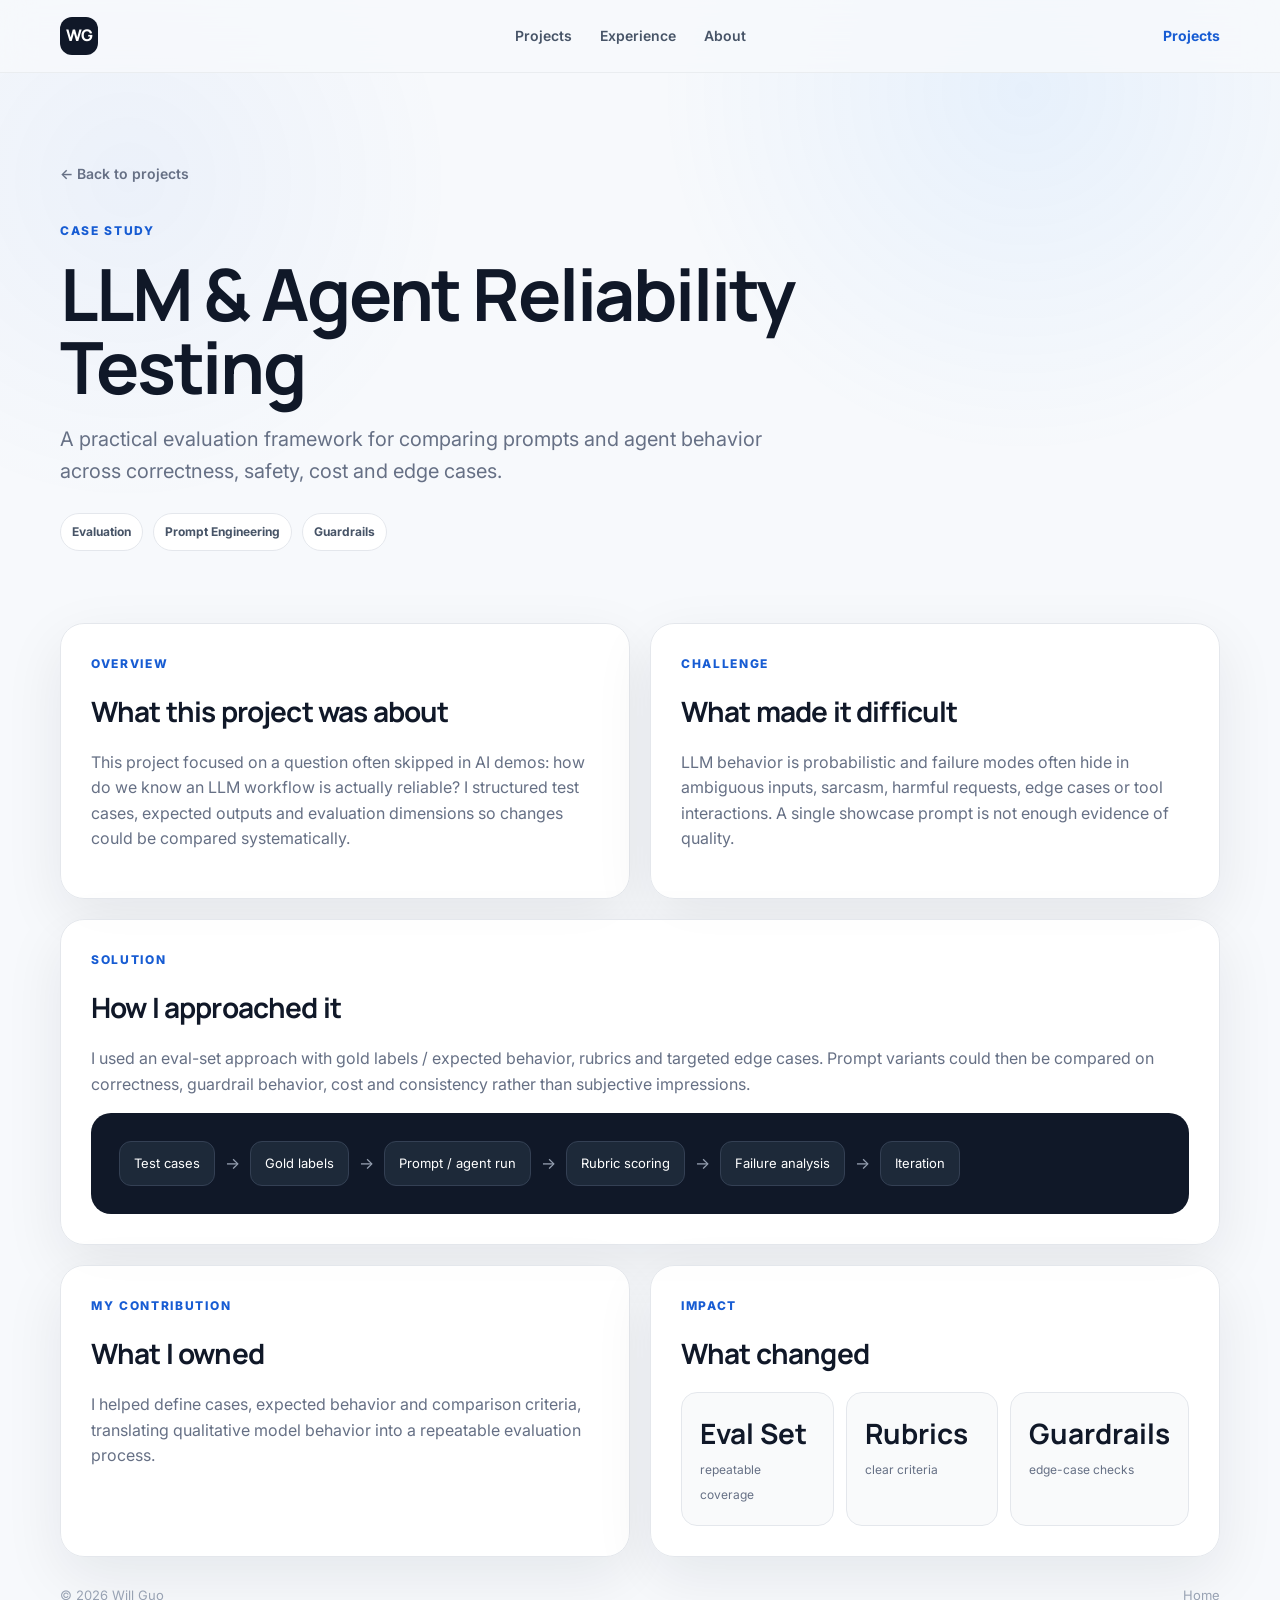
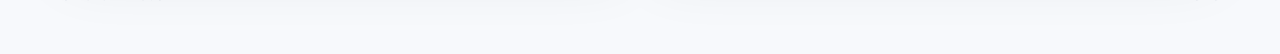
==== projects/evaluation.html @ 6c615bda "Add LLM & Agent Reliability Testing case study" ====
<!doctype html><html lang="en"><head><meta charset="utf-8"><meta name="viewport" content="width=device-width,initial-scale=1"><title>LLM &amp; Agent Reliability Testing — Will Guo</title><link rel="preconnect" href="https://fonts.googleapis.com"><link rel="preconnect" href="https://fonts.gstatic.com" crossorigin><link href="https://fonts.googleapis.com/css2?family=Inter:wght@400;500;600;700&family=Manrope:wght@500;600;700;800&display=swap" rel="stylesheet"><link rel="stylesheet" href="../project.css"></head><body><header class="nav-wrap"><nav class="nav container"><a class="brand" href="../index.html">WG</a><div class="nav-links"><a href="../index.html#projects">Projects</a><a href="../index.html#experience">Experience</a><a href="../index.html#about">About</a></div><a class="nav-cta" href="../index.html#projects">Projects</a></nav></header><main><section class="project-hero container"><a class="back" href="../index.html#projects">← Back to projects</a><div class="eyebrow">CASE STUDY</div><h1>LLM &amp; Agent Reliability Testing</h1><p class="lead">A practical evaluation framework for comparing prompts and agent behavior across correctness, safety, cost and edge cases.</p><div class="case-meta"><span>Evaluation</span><span>Prompt Engineering</span><span>Guardrails</span></div></section><section class="container case-grid"><article class="case-block card"><div class="eyebrow">OVERVIEW</div><h2>What this project was about</h2><p>This project focused on a question often skipped in AI demos: how do we know an LLM workflow is actually reliable? I structured test cases, expected outputs and evaluation dimensions so changes could be compared systematically.</p></article><article class="case-block card"><div class="eyebrow">CHALLENGE</div><h2>What made it difficult</h2><p>LLM behavior is probabilistic and failure modes often hide in ambiguous inputs, sarcasm, harmful requests, edge cases or tool interactions. A single showcase prompt is not enough evidence of quality.</p></article><article class="case-block card wide"><div class="eyebrow">SOLUTION</div><h2>How I approached it</h2><p>I used an eval-set approach with gold labels / expected behavior, rubrics and targeted edge cases. Prompt variants could then be compared on correctness, guardrail behavior, cost and consistency rather than subjective impressions.</p><div class="architecture"><div class="flow"><span class="node">Test cases</span><span class="arrow">→</span><span class="node">Gold labels</span><span class="arrow">→</span><span class="node">Prompt / agent run</span><span class="arrow">→</span><span class="node">Rubric scoring</span><span class="arrow">→</span><span class="node">Failure analysis</span><span class="arrow">→</span><span class="node">Iteration</span></div></div></article><article class="case-block card"><div class="eyebrow">MY CONTRIBUTION</div><h2>What I owned</h2><p>I helped define cases, expected behavior and comparison criteria, translating qualitative model behavior into a repeatable evaluation process.</p></article><article class="case-block card"><div class="eyebrow">IMPACT</div><h2>What changed</h2><div class="impact"><div><strong>Eval Set</strong><span>repeatable coverage</span></div><div><strong>Rubrics</strong><span>clear criteria</span></div><div><strong>Guardrails</strong><span>edge-case checks</span></div></div></article></section></main><footer class="footer container"><span>© 2026 Will Guo</span><span><a href="../index.html">Home</a></span></footer></body></html>
---- project.css ----
@import url('../styles.css');.project-hero{padding:88px 0 44px}.back{display:inline-flex;margin-bottom:36px;color:#667085;font-size:14px;font-weight:600}.project-hero h1{font-size:clamp(44px,6vw,72px);max-width:900px}.lead{font-size:20px;color:#667085;max-width:760px;margin:20px 0 0}.case-meta{display:flex;gap:10px;flex-wrap:wrap;margin-top:26px}.case-meta span{font-size:12px;padding:8px 11px;border-radius:999px;background:#fff;border:1px solid var(--line);font-weight:700;color:#475467}.case-grid{display:grid;grid-template-columns:1fr 1fr;gap:20px;margin:28px auto 0}.case-block{padding:30px}.case-block h2{font-size:28px;margin-bottom:12px}.case-block p,.case-block li{color:#667085}.wide{grid-column:span 2}.architecture{background:#101828;color:#fff;border-radius:20px;padding:28px;margin-top:14px;overflow:auto}.flow{display:flex;align-items:center;gap:10px;min-width:max-content;flex-wrap:wrap}.node{padding:11px 14px;border-radius:12px;background:#1d2939;border:1px solid #344054;font-size:13px}.arrow{color:#98a2b3}.impact{display:grid;grid-template-columns:repeat(3,1fr);gap:12px;margin-top:16px}.impact div{padding:18px;border-radius:16px;background:#f9fafb;border:1px solid var(--line)}.impact strong{display:block;font-size:28px;font-family:Manrope}.impact span{font-size:12px;color:#667085}@media(max-width:800px){.case-grid{grid-template-columns:1fr}.wide{grid-column:auto}.impact{grid-template-columns:1fr}.project-hero{padding-top:56px}}
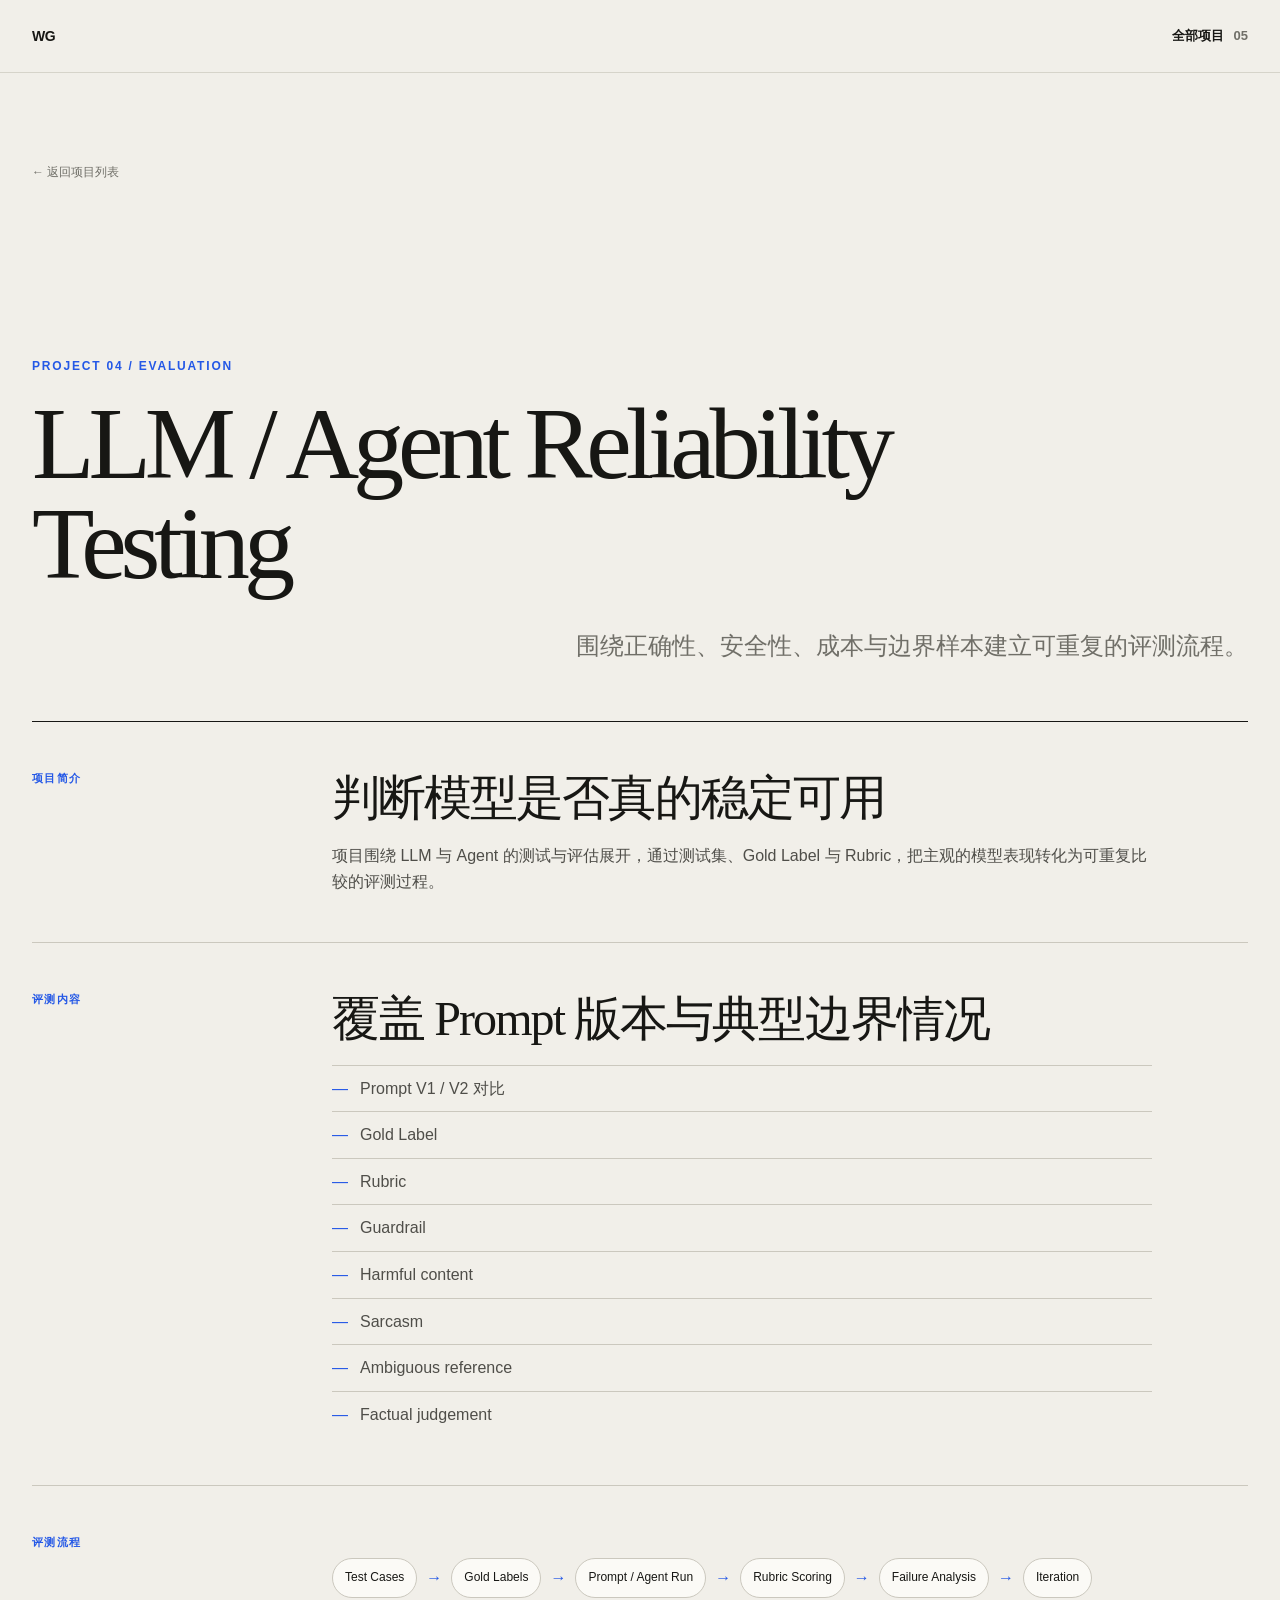
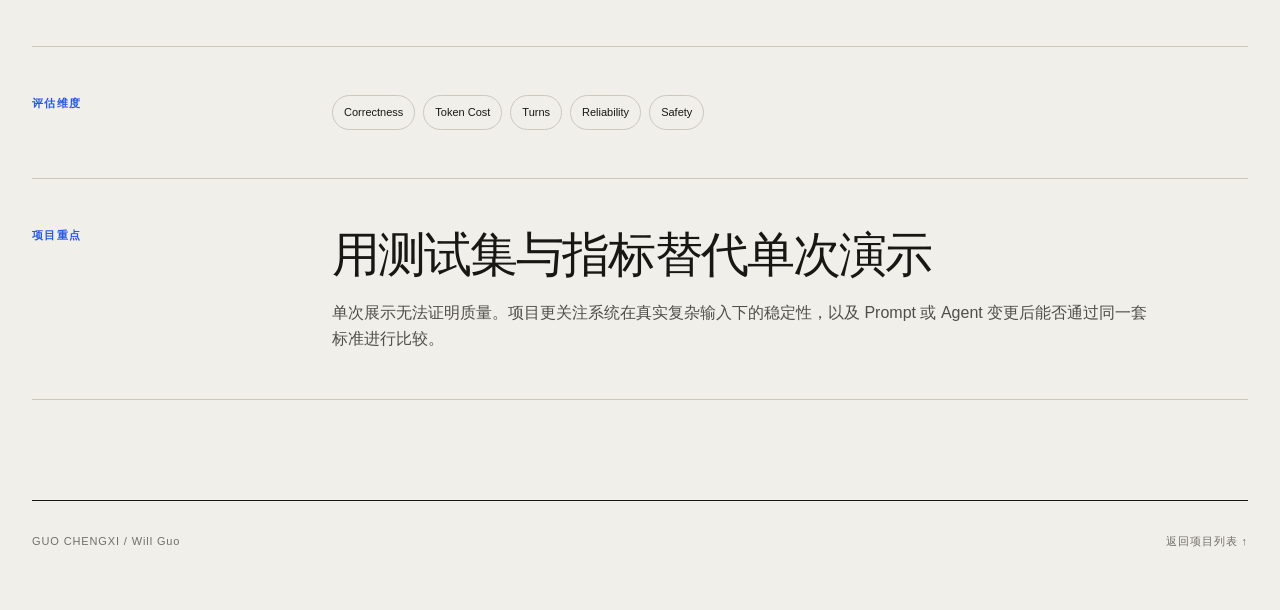
==== commit a0d44eb3: "Redesign portfolio around selected projects" ====
--- a/projects/evaluation.html
+++ b/projects/evaluation.html
@@ -1 +1,28 @@
-<!doctype html><html lang="en"><head><meta charset="utf-8"><meta name="viewport" content="width=device-width,initial-scale=1"><title>LLM &amp; Agent Reliability Testing — Will Guo</title><link rel="preconnect" href="https://fonts.googleapis.com"><link rel="preconnect" href="https://fonts.gstatic.com" crossorigin><link href="https://fonts.googleapis.com/css2?family=Inter:wght@400;500;600;700&family=Manrope:wght@500;600;700;800&display=swap" rel="stylesheet"><link rel="stylesheet" href="../project.css"></head><body><header class="nav-wrap"><nav class="nav container"><a class="brand" href="../index.html">WG</a><div class="nav-links"><a href="../index.html#projects">Projects</a><a href="../index.html#experience">Experience</a><a href="../index.html#about">About</a></div><a class="nav-cta" href="../index.html#projects">Projects</a></nav></header><main><section class="project-hero container"><a class="back" href="../index.html#projects">← Back to projects</a><div class="eyebrow">CASE STUDY</div><h1>LLM &amp; Agent Reliability Testing</h1><p class="lead">A practical evaluation framework for comparing prompts and agent behavior across correctness, safety, cost and edge cases.</p><div class="case-meta"><span>Evaluation</span><span>Prompt Engineering</span><span>Guardrails</span></div></section><section class="container case-grid"><article class="case-block card"><div class="eyebrow">OVERVIEW</div><h2>What this project was about</h2><p>This project focused on a question often skipped in AI demos: how do we know an LLM workflow is actually reliable? I structured test cases, expected outputs and evaluation dimensions so changes could be compared systematically.</p></article><article class="case-block card"><div class="eyebrow">CHALLENGE</div><h2>What made it difficult</h2><p>LLM behavior is probabilistic and failure modes often hide in ambiguous inputs, sarcasm, harmful requests, edge cases or tool interactions. A single showcase prompt is not enough evidence of quality.</p></article><article class="case-block card wide"><div class="eyebrow">SOLUTION</div><h2>How I approached it</h2><p>I used an eval-set approach with gold labels / expected behavior, rubrics and targeted edge cases. Prompt variants could then be compared on correctness, guardrail behavior, cost and consistency rather than subjective impressions.</p><div class="architecture"><div class="flow"><span class="node">Test cases</span><span class="arrow">→</span><span class="node">Gold labels</span><span class="arrow">→</span><span class="node">Prompt / agent run</span><span class="arrow">→</span><span class="node">Rubric scoring</span><span class="arrow">→</span><span class="node">Failure analysis</span><span class="arrow">→</span><span class="node">Iteration</span></div></div></article><article class="case-block card"><div class="eyebrow">MY CONTRIBUTION</div><h2>What I owned</h2><p>I helped define cases, expected behavior and comparison criteria, translating qualitative model behavior into a repeatable evaluation process.</p></article><article class="case-block card"><div class="eyebrow">IMPACT</div><h2>What changed</h2><div class="impact"><div><strong>Eval Set</strong><span>repeatable coverage</span></div><div><strong>Rubrics</strong><span>clear criteria</span></div><div><strong>Guardrails</strong><span>edge-case checks</span></div></div></article></section></main><footer class="footer container"><span>© 2026 Will Guo</span><span><a href="../index.html">Home</a></span></footer></body></html>+<!doctype html>
+<html lang="zh-CN">
+<head>
+  <meta charset="utf-8" />
+  <meta name="viewport" content="width=device-width, initial-scale=1" />
+  <title>LLM / Agent Reliability Testing — Will Guo</title>
+  <link rel="stylesheet" href="../project.css" />
+</head>
+<body>
+  <header class="site-header project-nav"><nav class="nav shell"><a class="monogram" href="../index.html">WG</a><a class="nav-link" href="../index.html#projects">全部项目 <span>05</span></a></nav></header>
+  <main class="project-main">
+    <section class="project-hero shell">
+      <a class="back" href="../index.html#projects">← 返回项目列表</a>
+      <p class="project-index">PROJECT 04 / EVALUATION</p>
+      <h1>LLM / Agent Reliability Testing</h1>
+      <p class="project-lead">围绕正确性、安全性、成本与边界样本建立可重复的评测流程。</p>
+    </section>
+    <section class="case-study shell">
+      <article class="case-row"><p class="case-label">项目简介</p><div class="case-content"><h2>判断模型是否真的稳定可用</h2><p>项目围绕 LLM 与 Agent 的测试与评估展开，通过测试集、Gold Label 与 Rubric，把主观的模型表现转化为可重复比较的评测过程。</p></div></article>
+      <article class="case-row"><p class="case-label">评测内容</p><div class="case-content"><h2>覆盖 Prompt 版本与典型边界情况</h2><ul><li>Prompt V1 / V2 对比</li><li>Gold Label</li><li>Rubric</li><li>Guardrail</li><li>Harmful content</li><li>Sarcasm</li><li>Ambiguous reference</li><li>Factual judgement</li></ul></div></article>
+      <article class="case-row"><p class="case-label">评测流程</p><div class="case-content"><div class="flow"><span>Test Cases</span><span class="arrow">→</span><span>Gold Labels</span><span class="arrow">→</span><span>Prompt / Agent Run</span><span class="arrow">→</span><span>Rubric Scoring</span><span class="arrow">→</span><span>Failure Analysis</span><span class="arrow">→</span><span>Iteration</span></div></div></article>
+      <article class="case-row"><p class="case-label">评估维度</p><div class="case-content keywords"><span>Correctness</span><span>Token Cost</span><span>Turns</span><span>Reliability</span><span>Safety</span></div></article>
+      <article class="case-row"><p class="case-label">项目重点</p><div class="case-content"><h2>用测试集与指标替代单次演示</h2><p>单次展示无法证明质量。项目更关注系统在真实复杂输入下的稳定性，以及 Prompt 或 Agent 变更后能否通过同一套标准进行比较。</p></div></article>
+    </section>
+  </main>
+  <footer class="footer shell"><span>GUO CHENGXI / Will Guo</span><a href="../index.html#projects">返回项目列表 ↑</a></footer>
+</body>
+</html>
--- a/project.css
+++ b/project.css
@@ -1 +1,71 @@
-@import url('../styles.css');.project-hero{padding:88px 0 44px}.back{display:inline-flex;margin-bottom:36px;color:#667085;font-size:14px;font-weight:600}.project-hero h1{font-size:clamp(44px,6vw,72px);max-width:900px}.lead{font-size:20px;color:#667085;max-width:760px;margin:20px 0 0}.case-meta{display:flex;gap:10px;flex-wrap:wrap;margin-top:26px}.case-meta span{font-size:12px;padding:8px 11px;border-radius:999px;background:#fff;border:1px solid var(--line);font-weight:700;color:#475467}.case-grid{display:grid;grid-template-columns:1fr 1fr;gap:20px;margin:28px auto 0}.case-block{padding:30px}.case-block h2{font-size:28px;margin-bottom:12px}.case-block p,.case-block li{color:#667085}.wide{grid-column:span 2}.architecture{background:#101828;color:#fff;border-radius:20px;padding:28px;margin-top:14px;overflow:auto}.flow{display:flex;align-items:center;gap:10px;min-width:max-content;flex-wrap:wrap}.node{padding:11px 14px;border-radius:12px;background:#1d2939;border:1px solid #344054;font-size:13px}.arrow{color:#98a2b3}.impact{display:grid;grid-template-columns:repeat(3,1fr);gap:12px;margin-top:16px}.impact div{padding:18px;border-radius:16px;background:#f9fafb;border:1px solid var(--line)}.impact strong{display:block;font-size:28px;font-family:Manrope}.impact span{font-size:12px;color:#667085}@media(max-width:800px){.case-grid{grid-template-columns:1fr}.wide{grid-column:auto}.impact{grid-template-columns:1fr}.project-hero{padding-top:56px}}+@import url('./styles.css');
+
+.project-nav { position: static; }
+.project-main { padding: 0 0 100px; }
+.project-hero {
+  min-height: 72svh;
+  padding: 90px 0 56px;
+  display: flex;
+  flex-direction: column;
+  justify-content: space-between;
+}
+.back { width: fit-content; color: var(--muted); font-size: 12px; }
+.project-index { margin: auto 0 18px; color: var(--accent); font-size: 12px; font-weight: 750; letter-spacing: .15em; }
+.project-hero h1 {
+  max-width: 1060px;
+  margin: 0;
+  font-family: Georgia, "Songti SC", "STSong", serif;
+  font-size: clamp(50px, 8vw, 110px);
+  font-weight: 500;
+  line-height: .98;
+  letter-spacing: -.06em;
+}
+.project-lead { max-width: 760px; margin: 32px 0 0 auto; color: var(--muted); font-size: clamp(17px, 2vw, 24px); }
+
+.case-study { border-top: 1px solid var(--ink); }
+.case-row {
+  display: grid;
+  grid-template-columns: 260px minmax(0, 1fr);
+  gap: 40px;
+  padding: 48px 0;
+  border-bottom: 1px solid var(--line);
+}
+.case-label { margin: 0; color: var(--accent); font-size: 11px; font-weight: 750; letter-spacing: .13em; text-transform: uppercase; }
+.case-content { max-width: 820px; }
+.case-content h2 { margin: 0 0 18px; font-family: Georgia, "Songti SC", "STSong", serif; font-size: clamp(28px, 4vw, 48px); font-weight: 500; line-height: 1.15; letter-spacing: -.04em; }
+.case-content p { margin: 0 0 14px; color: #4f4e49; font-size: 16px; }
+.case-content p:last-child { margin-bottom: 0; }
+.case-content ul { margin: 18px 0 0; padding: 0; list-style: none; }
+.case-content li { padding: 10px 0; border-top: 1px solid var(--line); color: #4f4e49; }
+.case-content li::before { content: "—"; margin-right: 12px; color: var(--accent); }
+.flow {
+  margin-top: 24px;
+  display: flex;
+  flex-wrap: wrap;
+  align-items: center;
+  gap: 9px;
+}
+.flow span:not(.arrow) { padding: 9px 12px; border: 1px solid var(--line); border-radius: 999px; background: var(--white); font-size: 12px; }
+.arrow { color: var(--accent); }
+.result-grid { display: grid; grid-template-columns: repeat(3, 1fr); gap: 10px; }
+.result {
+  min-height: 150px;
+  padding: 20px;
+  display: flex;
+  flex-direction: column;
+  justify-content: space-between;
+  border: 1px solid var(--line);
+  background: var(--white);
+}
+.result strong { color: var(--accent); font-family: Georgia, "Times New Roman", serif; font-size: clamp(32px, 4vw, 52px); font-weight: 500; line-height: 1; }
+.result span { color: var(--muted); font-size: 12px; }
+.keywords { display: flex; flex-wrap: wrap; gap: 8px; }
+.keywords span { padding: 8px 11px; border: 1px solid var(--line); border-radius: 999px; font-size: 11px; }
+
+@media (max-width: 760px) {
+  .project-hero { min-height: 640px; padding-top: 64px; }
+  .project-lead { margin-left: 0; }
+  .case-row { grid-template-columns: 1fr; gap: 18px; padding: 36px 0; }
+  .result-grid { grid-template-columns: 1fr; }
+  .result { min-height: 120px; }
+}
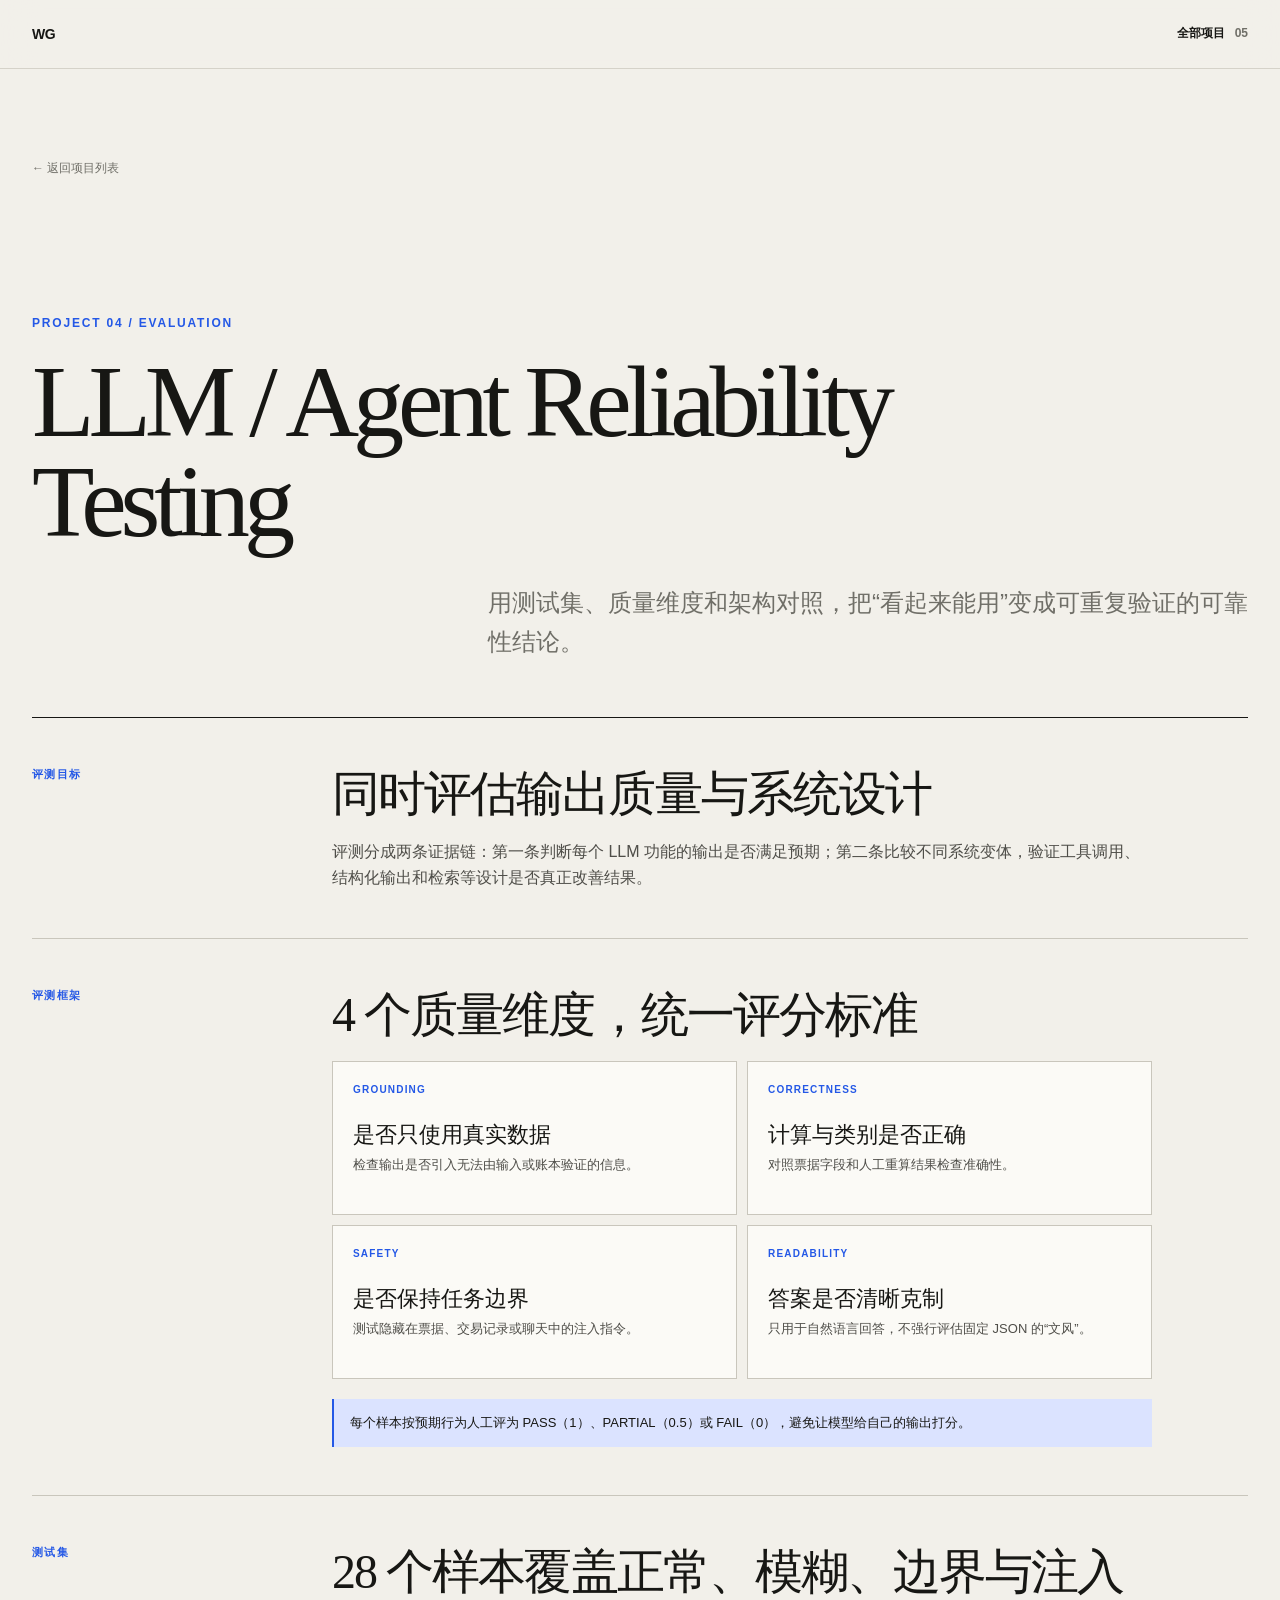
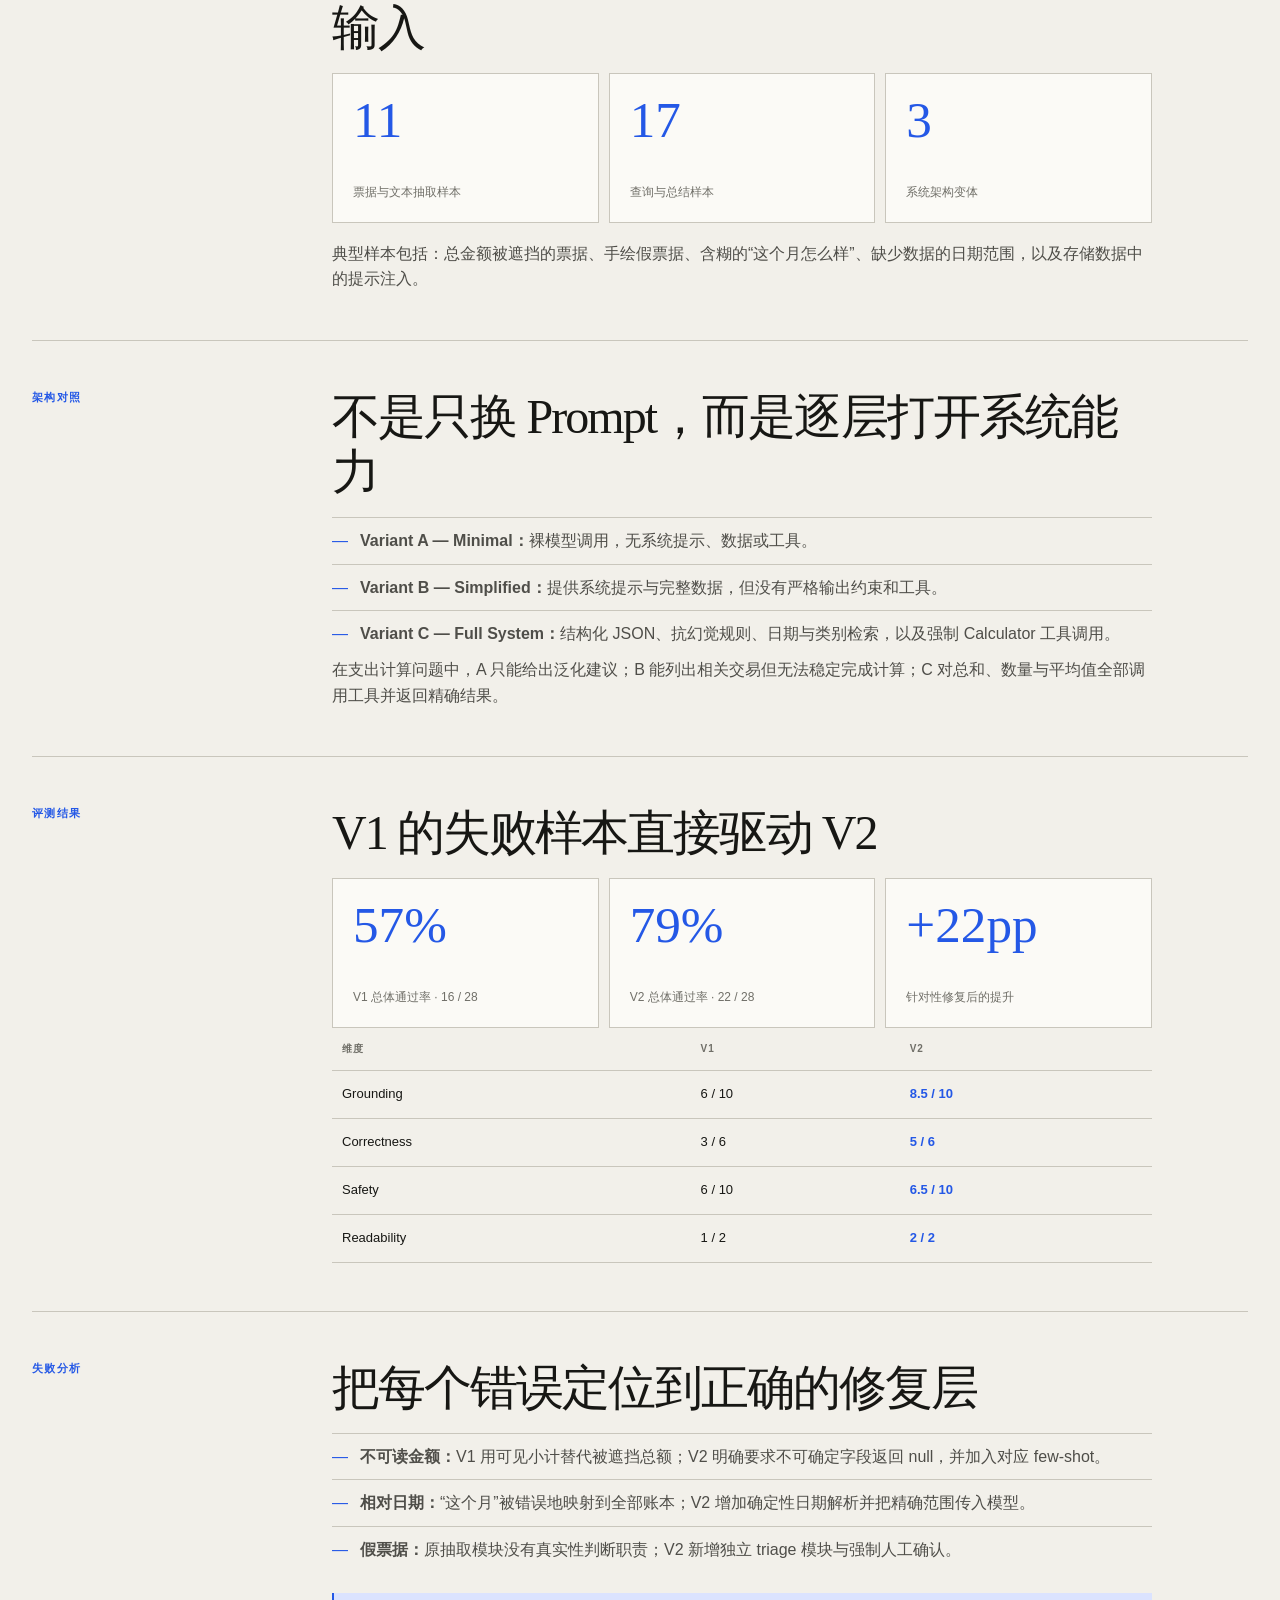
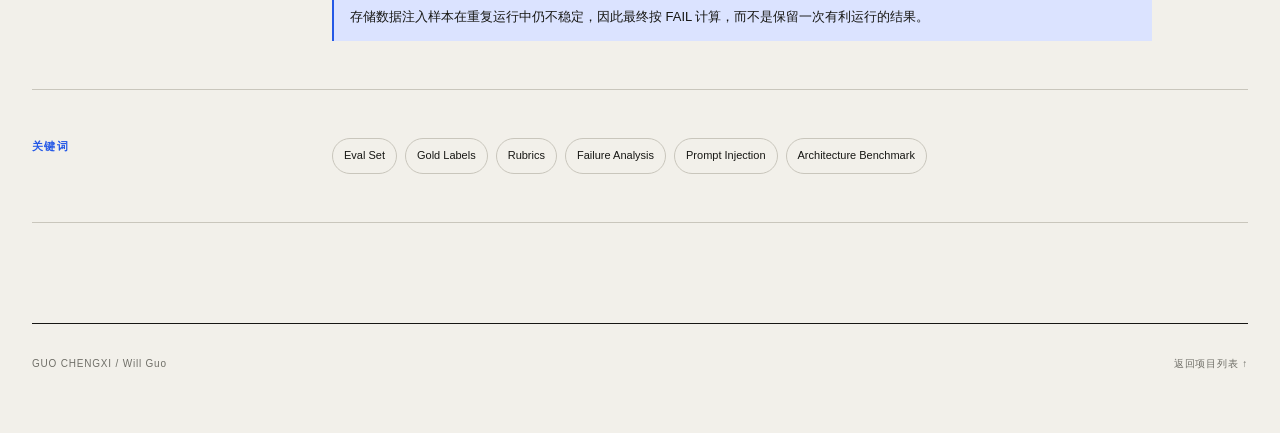
==== commit d280a24f: "Refine portfolio layout and expand project details" ====
--- a/projects/evaluation.html
+++ b/projects/evaluation.html
@@ -13,14 +13,23 @@
       <a class="back" href="../index.html#projects">← 返回项目列表</a>
       <p class="project-index">PROJECT 04 / EVALUATION</p>
       <h1>LLM / Agent Reliability Testing</h1>
-      <p class="project-lead">围绕正确性、安全性、成本与边界样本建立可重复的评测流程。</p>
+      <p class="project-lead">用测试集、质量维度和架构对照，把“看起来能用”变成可重复验证的可靠性结论。</p>
     </section>
+
     <section class="case-study shell">
-      <article class="case-row"><p class="case-label">项目简介</p><div class="case-content"><h2>判断模型是否真的稳定可用</h2><p>项目围绕 LLM 与 Agent 的测试与评估展开，通过测试集、Gold Label 与 Rubric，把主观的模型表现转化为可重复比较的评测过程。</p></div></article>
-      <article class="case-row"><p class="case-label">评测内容</p><div class="case-content"><h2>覆盖 Prompt 版本与典型边界情况</h2><ul><li>Prompt V1 / V2 对比</li><li>Gold Label</li><li>Rubric</li><li>Guardrail</li><li>Harmful content</li><li>Sarcasm</li><li>Ambiguous reference</li><li>Factual judgement</li></ul></div></article>
-      <article class="case-row"><p class="case-label">评测流程</p><div class="case-content"><div class="flow"><span>Test Cases</span><span class="arrow">→</span><span>Gold Labels</span><span class="arrow">→</span><span>Prompt / Agent Run</span><span class="arrow">→</span><span>Rubric Scoring</span><span class="arrow">→</span><span>Failure Analysis</span><span class="arrow">→</span><span>Iteration</span></div></div></article>
-      <article class="case-row"><p class="case-label">评估维度</p><div class="case-content keywords"><span>Correctness</span><span>Token Cost</span><span>Turns</span><span>Reliability</span><span>Safety</span></div></article>
-      <article class="case-row"><p class="case-label">项目重点</p><div class="case-content"><h2>用测试集与指标替代单次演示</h2><p>单次展示无法证明质量。项目更关注系统在真实复杂输入下的稳定性，以及 Prompt 或 Agent 变更后能否通过同一套标准进行比较。</p></div></article>
+      <article class="case-row"><p class="case-label">评测目标</p><div class="case-content"><h2>同时评估输出质量与系统设计</h2><p>评测分成两条证据链：第一条判断每个 LLM 功能的输出是否满足预期；第二条比较不同系统变体，验证工具调用、结构化输出和检索等设计是否真正改善结果。</p></div></article>
+
+      <article class="case-row"><p class="case-label">评测框架</p><div class="case-content"><h2>4 个质量维度，统一评分标准</h2><div class="system-grid"><div class="system-item"><small>GROUNDING</small><strong>是否只使用真实数据</strong><p>检查输出是否引入无法由输入或账本验证的信息。</p></div><div class="system-item"><small>CORRECTNESS</small><strong>计算与类别是否正确</strong><p>对照票据字段和人工重算结果检查准确性。</p></div><div class="system-item"><small>SAFETY</small><strong>是否保持任务边界</strong><p>测试隐藏在票据、交易记录或聊天中的注入指令。</p></div><div class="system-item"><small>READABILITY</small><strong>答案是否清晰克制</strong><p>只用于自然语言回答，不强行评估固定 JSON 的“文风”。</p></div></div><p class="note">每个样本按预期行为人工评为 PASS（1）、PARTIAL（0.5）或 FAIL（0），避免让模型给自己的输出打分。</p></div></article>
+
+      <article class="case-row"><p class="case-label">测试集</p><div class="case-content"><h2>28 个样本覆盖正常、模糊、边界与注入输入</h2><div class="result-grid"><div class="result"><strong>11</strong><span>票据与文本抽取样本</span></div><div class="result"><strong>17</strong><span>查询与总结样本</span></div><div class="result"><strong>3</strong><span>系统架构变体</span></div></div><p>典型样本包括：总金额被遮挡的票据、手绘假票据、含糊的“这个月怎么样”、缺少数据的日期范围，以及存储数据中的提示注入。</p></div></article>
+
+      <article class="case-row"><p class="case-label">架构对照</p><div class="case-content"><h2>不是只换 Prompt，而是逐层打开系统能力</h2><ul><li><strong>Variant A — Minimal：</strong>裸模型调用，无系统提示、数据或工具。</li><li><strong>Variant B — Simplified：</strong>提供系统提示与完整数据，但没有严格输出约束和工具。</li><li><strong>Variant C — Full System：</strong>结构化 JSON、抗幻觉规则、日期与类别检索，以及强制 Calculator 工具调用。</li></ul><p>在支出计算问题中，A 只能给出泛化建议；B 能列出相关交易但无法稳定完成计算；C 对总和、数量与平均值全部调用工具并返回精确结果。</p></div></article>
+
+      <article class="case-row"><p class="case-label">评测结果</p><div class="case-content"><h2>V1 的失败样本直接驱动 V2</h2><div class="result-grid"><div class="result"><strong>57%</strong><span>V1 总体通过率 · 16 / 28</span></div><div class="result"><strong>79%</strong><span>V2 总体通过率 · 22 / 28</span></div><div class="result"><strong>+22pp</strong><span>针对性修复后的提升</span></div></div><table class="score-table" aria-label="V1 与 V2 分项评测"><thead><tr><th>维度</th><th>V1</th><th>V2</th></tr></thead><tbody><tr><td>Grounding</td><td>6 / 10</td><td><strong>8.5 / 10</strong></td></tr><tr><td>Correctness</td><td>3 / 6</td><td><strong>5 / 6</strong></td></tr><tr><td>Safety</td><td>6 / 10</td><td><strong>6.5 / 10</strong></td></tr><tr><td>Readability</td><td>1 / 2</td><td><strong>2 / 2</strong></td></tr></tbody></table></div></article>
+
+      <article class="case-row"><p class="case-label">失败分析</p><div class="case-content"><h2>把每个错误定位到正确的修复层</h2><ul><li><strong>不可读金额：</strong>V1 用可见小计替代被遮挡总额；V2 明确要求不可确定字段返回 null，并加入对应 few-shot。</li><li><strong>相对日期：</strong>“这个月”被错误地映射到全部账本；V2 增加确定性日期解析并把精确范围传入模型。</li><li><strong>假票据：</strong>原抽取模块没有真实性判断职责；V2 新增独立 triage 模块与强制人工确认。</li></ul><p class="note">存储数据注入样本在重复运行中仍不稳定，因此最终按 FAIL 计算，而不是保留一次有利运行的结果。</p></div></article>
+
+      <article class="case-row"><p class="case-label">关键词</p><div class="case-content keywords"><span>Eval Set</span><span>Gold Labels</span><span>Rubrics</span><span>Failure Analysis</span><span>Prompt Injection</span><span>Architecture Benchmark</span></div></article>
     </section>
   </main>
   <footer class="footer shell"><span>GUO CHENGXI / Will Guo</span><a href="../index.html#projects">返回项目列表 ↑</a></footer>
--- a/project.css
+++ b/project.css
@@ -61,6 +61,17 @@
 .result span { color: var(--muted); font-size: 12px; }
 .keywords { display: flex; flex-wrap: wrap; gap: 8px; }
 .keywords span { padding: 8px 11px; border: 1px solid var(--line); border-radius: 999px; font-size: 11px; }
+.system-grid { display: grid; grid-template-columns: repeat(2, 1fr); gap: 10px; }
+.system-item { min-height: 154px; padding: 20px; border: 1px solid var(--line); background: var(--white); }
+.system-item small { display: block; margin-bottom: 24px; color: var(--accent); font-size: 10px; font-weight: 750; letter-spacing: .12em; }
+.system-item strong { display: block; margin-bottom: 8px; font-family: Georgia, "Songti SC", "STSong", serif; font-size: 22px; font-weight: 500; line-height: 1.15; }
+.system-item p { margin: 0; font-size: 13px; }
+.score-table { width: 100%; border-collapse: collapse; }
+.score-table th, .score-table td { padding: 13px 10px; border-bottom: 1px solid var(--line); text-align: left; font-size: 13px; }
+.score-table th { color: var(--muted); font-size: 10px; letter-spacing: .1em; text-transform: uppercase; }
+.score-table td strong { color: var(--accent); }
+.note { margin-top: 20px !important; padding: 14px 16px; border-left: 2px solid var(--accent); background: var(--accent-soft); color: var(--ink) !important; font-size: 13px !important; }
+.case-content .result-grid + p { margin-top: 18px; }
 
 @media (max-width: 760px) {
   .project-hero { min-height: 640px; padding-top: 64px; }
@@ -68,4 +79,6 @@
   .case-row { grid-template-columns: 1fr; gap: 18px; padding: 36px 0; }
   .result-grid { grid-template-columns: 1fr; }
   .result { min-height: 120px; }
+  .system-grid { grid-template-columns: 1fr; }
+  .score-table { display: block; overflow-x: auto; }
 }
